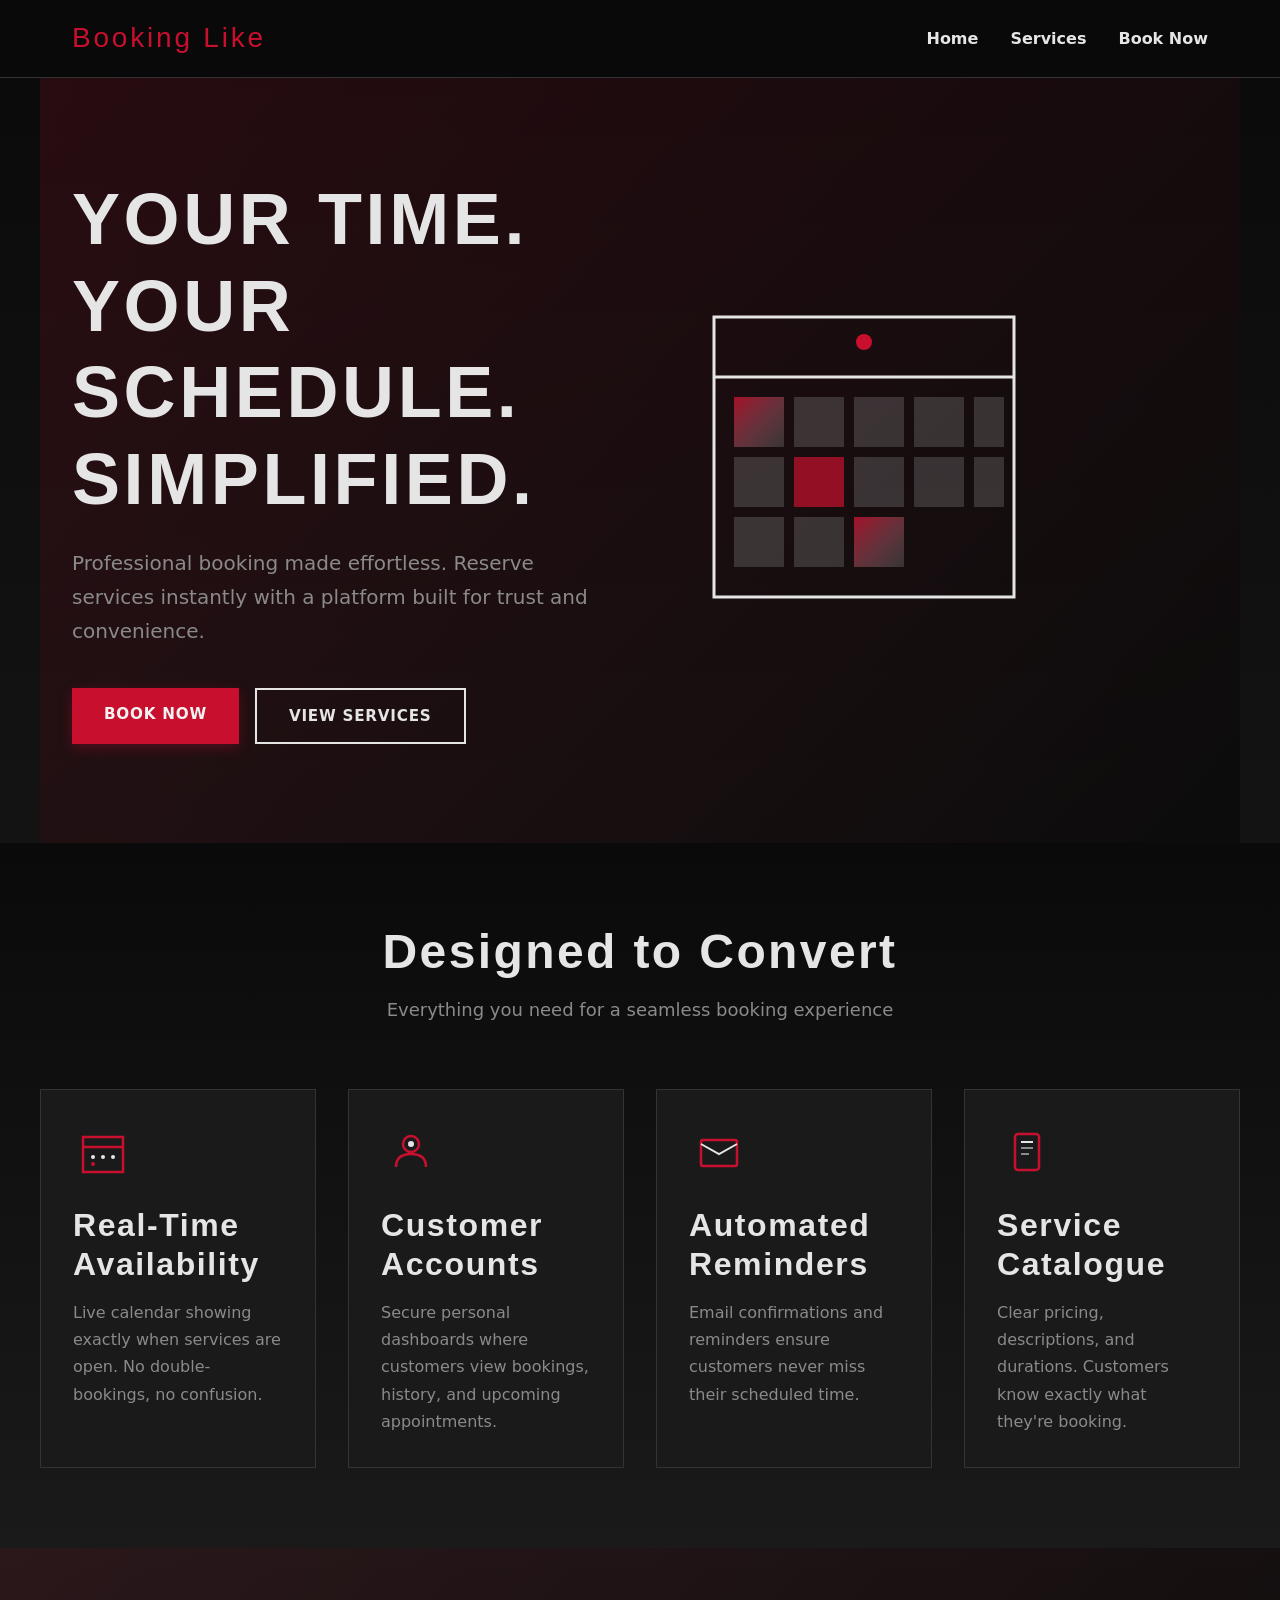
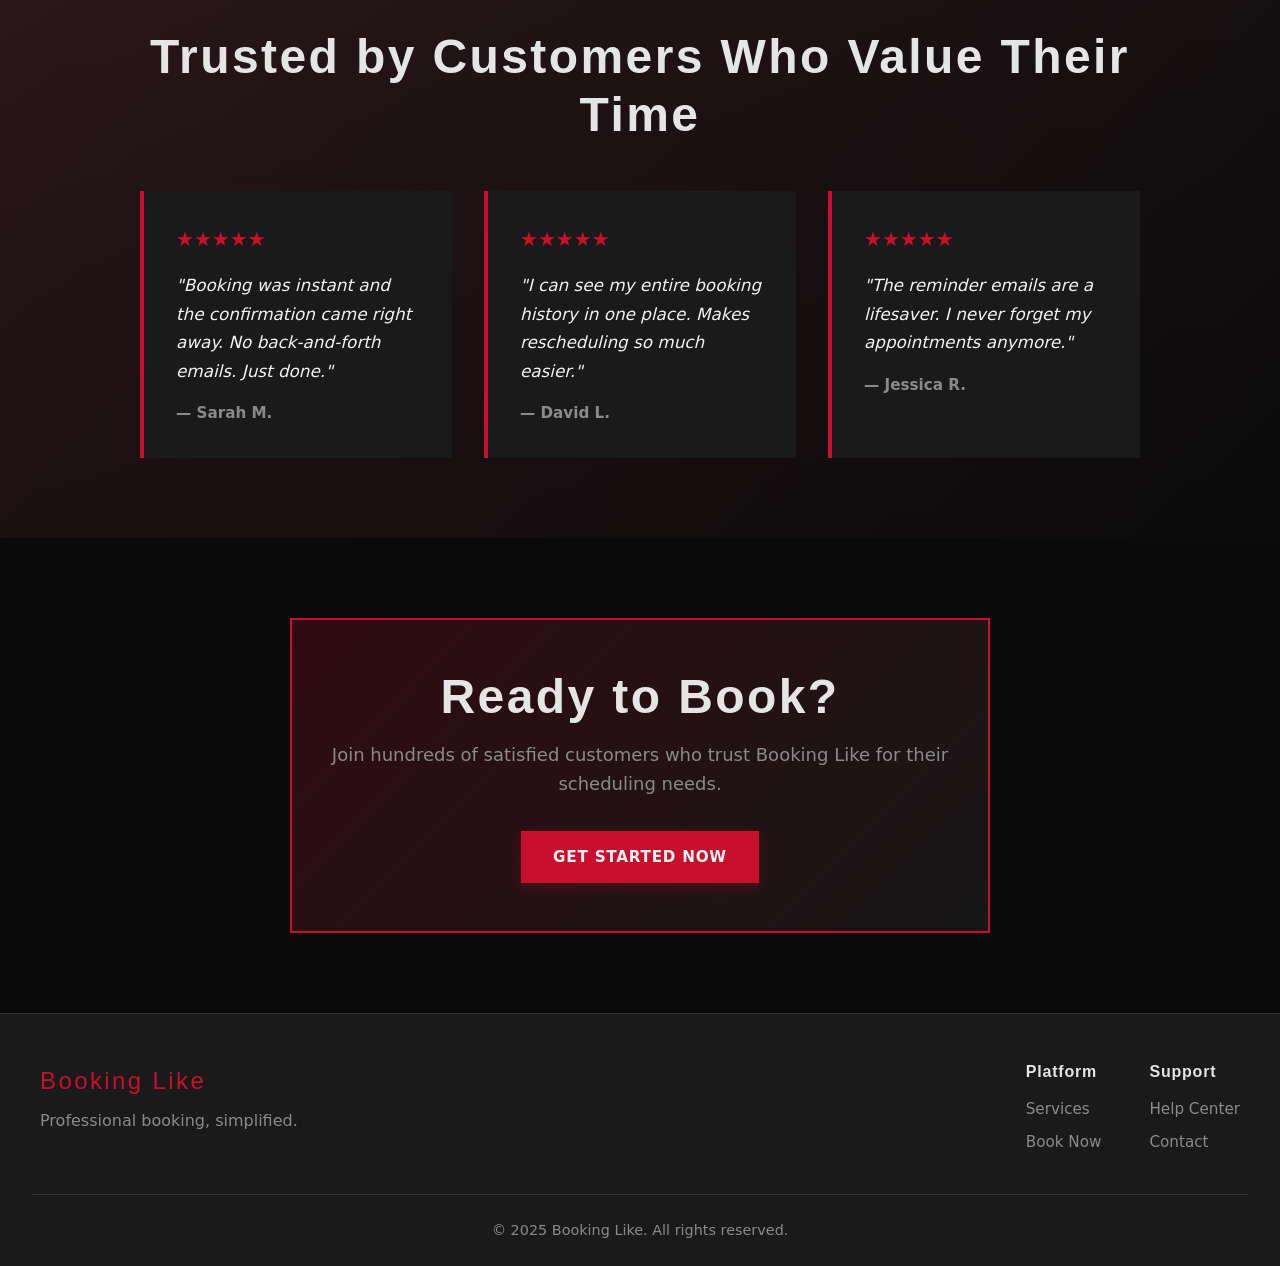
==== index.html @ bf28bd79 "Initial build by Idea to Life" ====
<!DOCTYPE html>
<html lang="en">
<head>
<meta charset="UTF-8">
<meta name="viewport" content="width=device-width, initial-scale=1.0">
<title>Booking Like – Professional Online Booking</title>
<link rel="stylesheet" href="styles.css">
</head>
<body>
<nav class="navbar">
<div class="nav-container">
<a href="index.html" class="logo">Booking Like</a>
<div class="nav-links">
<a href="index.html">Home</a>
<a href="services.html">Services</a>
<a href="book-now.html">Book Now</a>
</div>
</div>
</nav>
<main>
<section class="hero">
<div class="hero-content">
<h1>Your Time.<br>Your Schedule.<br>Simplified.</h1>
<p class="hero-subtitle">Professional booking made effortless. Reserve services instantly with a platform built for trust and convenience.</p>
<div class="hero-cta">
<a href="book-now.html" class="btn btn-primary">Book Now</a>
<a href="services.html" class="btn btn-secondary">View Services</a>
</div>
</div>
<div class="hero-visual">
<svg viewBox="0 0 400 400" xmlns="http://www.w3.org/2000/svg">
<defs>
<linearGradient id="calGrad" x1="0%" y1="0%" x2="100%" y2="100%">
<stop offset="0%" style="stop-color:#c8102e;stop-opacity:0.8"/>
<stop offset="100%" style="stop-color:#8a8a8a;stop-opacity:0.3"/>
</linearGradient>
</defs>
<rect x="50" y="60" width="300" height="280" fill="none" stroke="#e5e5e5" stroke-width="3"/>
<line x1="50" y1="120" x2="350" y2="120" stroke="#e5e5e5" stroke-width="3"/>
<rect x="70" y="140" width="50" height="50" fill="url(#calGrad)"/>
<rect x="130" y="140" width="50" height="50" fill="#8a8a8a" opacity="0.3"/>
<rect x="190" y="140" width="50" height="50" fill="#8a8a8a" opacity="0.3"/>
<rect x="250" y="140" width="50" height="50" fill="#8a8a8a" opacity="0.3"/>
<rect x="310" y="140" width="30" height="50" fill="#8a8a8a" opacity="0.3"/>
<rect x="70" y="200" width="50" height="50" fill="#8a8a8a" opacity="0.3"/>
<rect x="130" y="200" width="50" height="50" fill="#c8102e" opacity="0.7"/>
<rect x="190" y="200" width="50" height="50" fill="#8a8a8a" opacity="0.3"/>
<rect x="250" y="200" width="50" height="50" fill="#8a8a8a" opacity="0.3"/>
<rect x="310" y="200" width="30" height="50" fill="#8a8a8a" opacity="0.3"/>
<rect x="70" y="260" width="50" height="50" fill="#8a8a8a" opacity="0.3"/>
<rect x="130" y="260" width="50" height="50" fill="#8a8a8a" opacity="0.3"/>
<rect x="190" y="260" width="50" height="50" fill="url(#calGrad)"/>
<circle cx="200" cy="85" r="8" fill="#c8102e"/>
</svg>
</div>
</section>
<section class="features">
<div class="section-header">
<h2>Designed to Convert</h2>
<p>Everything you need for a seamless booking experience</p>
</div>
<div class="feature-grid">
<div class="feature-card">
<div class="feature-icon">
<svg viewBox="0 0 60 60" xmlns="http://www.w3.org/2000/svg">
<rect x="10" y="15" width="40" height="35" fill="none" stroke="#c8102e" stroke-width="2.5"/>
<line x1="10" y1="25" x2="50" y2="25" stroke="#c8102e" stroke-width="2.5"/>
<circle cx="20" cy="35" r="2" fill="#e5e5e5"/>
<circle cx="30" cy="35" r="2" fill="#e5e5e5"/>
<circle cx="40" cy="35" r="2" fill="#e5e5e5"/>
<circle cx="20" cy="42" r="2" fill="#c8102e"/>
</svg>
</div>
<h3>Real-Time Availability</h3>
<p>Live calendar showing exactly when services are open. No double-bookings, no confusion.</p>
</div>
<div class="feature-card">
<div class="feature-icon">
<svg viewBox="0 0 60 60" xmlns="http://www.w3.org/2000/svg">
<circle cx="30" cy="22" r="8" fill="none" stroke="#c8102e" stroke-width="2.5"/>
<path d="M15 45 Q15 32 30 32 Q45 32 45 45" fill="none" stroke="#c8102e" stroke-width="2.5"/>
<circle cx="30" cy="22" r="3" fill="#e5e5e5"/>
</svg>
</div>
<h3>Customer Accounts</h3>
<p>Secure personal dashboards where customers view bookings, history, and upcoming appointments.</p>
</div>
<div class="feature-card">
<div class="feature-icon">
<svg viewBox="0 0 60 60" xmlns="http://www.w3.org/2000/svg">
<rect x="12" y="18" width="36" height="26" rx="2" fill="none" stroke="#c8102e" stroke-width="2.5"/>
<polyline points="12,22 30,32 48,22" fill="none" stroke="#e5e5e5" stroke-width="2"/>
</svg>
</div>
<h3>Automated Reminders</h3>
<p>Email confirmations and reminders ensure customers never miss their scheduled time.</p>
</div>
<div class="feature-card">
<div class="feature-icon">
<svg viewBox="0 0 60 60" xmlns="http://www.w3.org/2000/svg">
<rect x="18" y="12" width="24" height="36" rx="3" fill="none" stroke="#c8102e" stroke-width="2.5"/>
<line x1="24" y1="20" x2="36" y2="20" stroke="#e5e5e5" stroke-width="2"/>
<line x1="24" y1="26" x2="36" y2="26" stroke="#8a8a8a" stroke-width="2"/>
<line x1="24" y1="32" x2="32" y2="32" stroke="#8a8a8a" stroke-width="2"/>
</svg>
</div>
<h3>Service Catalogue</h3>
<p>Clear pricing, descriptions, and durations. Customers know exactly what they're booking.</p>
</div>
</div>
</section>
<section class="social-proof">
<div class="proof-content">
<h2>Trusted by Customers Who Value Their Time</h2>
<div class="testimonial-grid">
<div class="testimonial">
<div class="stars">★★★★★</div>
<p>"Booking was instant and the confirmation came right away. No back-and-forth emails. Just done."</p>
<div class="author">— Sarah M.</div>
</div>
<div class="testimonial">
<div class="stars">★★★★★</div>
<p>"I can see my entire booking history in one place. Makes rescheduling so much easier."</p>
<div class="author">— David L.</div>
</div>
<div class="testimonial">
<div class="stars">★★★★★</div>
<p>"The reminder emails are a lifesaver. I never forget my appointments anymore."</p>
<div class="author">— Jessica R.</div>
</div>
</div>
</div>
</section>
<section class="cta-final">
<div class="cta-box">
<h2>Ready to Book?</h2>
<p>Join hundreds of satisfied customers who trust Booking Like for their scheduling needs.</p>
<a href="book-now.html" class="btn btn-primary">Get Started Now</a>
</div>
</section>
</main>
<footer class="footer">
<div class="footer-content">
<div class="footer-brand">
<div class="logo">Booking Like</div>
<p>Professional booking, simplified.</p>
</div>
<div class="footer-links">
<div class="footer-col">
<h4>Platform</h4>
<a href="services.html">Services</a>
<a href="book-now.html">Book Now</a>
</div>
<div class="footer-col">
<h4>Support</h4>
<a href="#">Help Center</a>
<a href="#">Contact</a>
</div>
</div>
</div>
<div class="footer-bottom">
<p>&copy; 2025 Booking Like. All rights reserved.</p>
</div>
</footer>
<script src="script.js"></script>
</body>
</html>
---- styles.css ----
:root {
--primary: #e5e5e5;
--secondary: #8a8a8a;
--accent: #c8102e;
--background: #0a0a0a;
--foreground: #f2f2f2;
--surface: #1a1a1a;
--surface-light: #2a2a2a;
--border: #333;
--shadow: rgba(200, 16, 46, 0.3);
}

* {
margin: 0;
padding: 0;
box-sizing: border-box;
}

html {
font-size: 16px;
}

body {
font-family: "Source Sans 3", "Segoe UI", system-ui, -apple-system, sans-serif;
background: var(--background);
background-image: linear-gradient(180deg, #0a0a0a 0%, #1a1a1a 50%, #0a0a0a 100%);
color: var(--foreground);
line-height: 1.6;
min-height: 100vh;
}

h1, h2, h3, h4, h5, h6 {
font-family: "Bebas Neue", "Impact", "Arial Black", sans-serif;
letter-spacing: 0.05em;
line-height: 1.2;
color: var(--primary);
}

h1 { font-size: clamp(2.5rem, 6vw, 4.5rem); }
h2 { font-size: clamp(2rem, 4vw, 3rem); }
h3 { font-size: clamp(1.5rem, 3vw, 2rem); }
h4 { font-size: 1.25rem; }

a {
color: var(--accent);
text-decoration: none;
transition: color 0.3s ease;
}

a:hover {
color: var(--primary);
}

.navbar {
background: rgba(10, 10, 10, 0.95);
backdrop-filter: blur(10px);
border-bottom: 1px solid var(--border);
position: sticky;
top: 0;
z-index: 100;
}

.nav-container {
max-width: 1200px;
margin: 0 auto;
padding: 1rem 2rem;
display: flex;
justify-content: space-between;
align-items: center;
}

.logo {
font-family: "Bebas Neue", sans-serif;
font-size: 1.75rem;
letter-spacing: 0.1em;
color: var(--accent);
}

.logo:hover {
color: var(--primary);
}

.nav-links {
display: flex;
gap: 2rem;
}

.nav-links a {
color: var(--primary);
font-weight: 600;
position: relative;
}

.nav-links a::after {
content: '';
position: absolute;
bottom: -4px;
left: 0;
width: 0;
height: 2px;
background: var(--accent);
transition: width 0.3s ease;
}

.nav-links a:hover::after {
width: 100%;
}

.hero {
min-height: 85vh;
display: grid;
grid-template-columns: 1fr 1fr;
gap: 3rem;
align-items: center;
padding: 4rem 2rem;
max-width: 1200px;
margin: 0 auto;
background: linear-gradient(135deg, rgba(200, 16, 46, 0.15) 0%, rgba(10, 10, 10, 0.8) 100%);
}

.hero-content h1 {
margin-bottom: 1.5rem;
text-transform: uppercase;
}

.hero-subtitle {
font-size: 1.25rem;
color: var(--secondary);
margin-bottom: 2.5rem;
max-width: 540px;
line-height: 1.7;
}

.hero-cta {
display: flex;
gap: 1rem;
flex-wrap: wrap;
}

.hero-visual svg {
width: 100%;
max-width: 400px;
height: auto;
}

.btn {
display: inline-block;
padding: 0.875rem 2rem;
font-weight: 700;
text-transform: uppercase;
letter-spacing: 0.05em;
transition: all 0.3s ease;
cursor: pointer;
border: none;
font-size: 0.95rem;
font-family: inherit;
}

.btn-primary {
background: var(--accent);
color: var(--foreground);
box-shadow: 0 4px 12px var(--shadow);
}

.btn-primary:hover {
background: #a00d25;
box-shadow: 0 6px 20px var(--shadow);
transform: translateY(-2px);
}

.btn-secondary {
background: transparent;
color: var(--primary);
border: 2px solid var(--primary);
}

.btn-secondary:hover {
background: var(--primary);
color: var(--background);
}

.btn-accent {
background: var(--surface-light);
color: var(--accent);
border: 2px solid var(--accent);
}

.btn-accent:hover {
background: var(--accent);
color: var(--foreground);
}

.btn-block {
width: 100%;
}

section {
padding: 5rem 2rem;
}

.section-header {
text-align: center;
max-width: 700px;
margin: 0 auto 4rem;
}

.section-header p {
font-size: 1.125rem;
color: var(--secondary);
margin-top: 1rem;
}

.features {
background: linear-gradient(180deg, #0a0a0a 0%, #1a1a1a 100%);
}

.feature-grid {
display: grid;
grid-template-columns: repeat(auto-fit, minmax(260px, 1fr));
gap: 2rem;
max-width: 1200px;
margin: 0 auto;
}

.feature-card {
background: var(--surface);
border: 1px solid var(--border);
padding: 2rem;
transition: all 0.3s ease;
}

.feature-card:hover {
border-color: var(--accent);
transform: translateY(-4px);
box-shadow: 0 8px 24px rgba(200, 16, 46, 0.2);
}

.feature-icon {
width: 60px;
height: 60px;
margin-bottom: 1.5rem;
}

.feature-icon svg {
width: 100%;
height: 100%;
}

.feature-card h3 {
margin-bottom: 1rem;
color: var(--primary);
}

.feature-card p {
color: var(--secondary);
line-height: 1.7;
}

.social-proof {
background: linear-gradient(135deg, rgba(200, 16, 46, 0.1) 0%, rgba(10, 10, 10, 0.9) 100%);
}

.proof-content {
max-width: 1000px;
margin: 0 auto;
text-align: center;
}

.proof-content h2 {
margin-bottom: 3rem;
}

.testimonial-grid {
display: grid;
grid-template-columns: repeat(auto-fit, minmax(280px, 1fr));
gap: 2rem;
margin-top: 3rem;
}

.testimonial {
background: var(--surface);
border-left: 4px solid var(--accent);
padding: 2rem;
text-align: left;
}

.stars {
color: var(--accent);
font-size: 1.25rem;
margin-bottom: 1rem;
}

.testimonial p {
font-size: 1.05rem;
line-height: 1.7;
margin-bottom: 1rem;
color: var(--foreground);
font-style: italic;
}

.author {
color: var(--secondary);
font-size: 0.95rem;
font-weight: 600;
}

.cta-final, .cta-section {
background: var(--background);
text-align: center;
}

.cta-box {
background: linear-gradient(135deg, rgba(200, 16, 46, 0.2) 0%, rgba(26, 26, 26, 0.8) 100%);
border: 2px solid var(--accent);
padding: 3rem 2rem;
max-width: 700px;
margin: 0 auto;
}

.cta-box h2 {
margin-bottom: 1rem;
}

.cta-box p {
font-size: 1.125rem;
color: var(--secondary);
margin-bottom: 2rem;
}

.footer {
background: var(--surface);
border-top: 1px solid var(--border);
padding: 3rem 2rem 1.5rem;
}

.footer-content {
max-width: 1200px;
margin: 0 auto;
display: grid;
grid-template-columns: 1fr 1fr;
gap: 3rem;
margin-bottom: 2rem;
}

.footer-brand .logo {
font-size: 1.5rem;
margin-bottom: 0.5rem;
display: block;
}

.footer-brand p {
color: var(--secondary);
}

.footer-links {
display: flex;
gap: 3rem;
justify-content: flex-end;
}

.footer-col h4 {
color: var(--primary);
margin-bottom: 1rem;
font-size: 1rem;
}

.footer-col a {
display: block;
color: var(--secondary);
margin-bottom: 0.5rem;
font-size: 0.95rem;
}

.footer-col a:hover {
color: var(--accent);
}

.footer-bottom {
border-top: 1px solid var(--border);
padding-top: 1.5rem;
text-align: center;
color: var(--secondary);
font-size: 0.9rem;
}

.page-hero {
text-align: center;
padding: 4rem 2rem 3rem;
background: linear-gradient(135deg, rgba(200, 16, 46, 0.15) 0%, rgba(10, 10, 10, 0.9) 100%);
}

.page-hero h1 {
margin-bottom: 1rem;
}

.page-hero p {
font-size: 1.125rem;
color: var(--secondary);
max-width: 600px;
margin: 0 auto;
}

.services-list {
max-width: 900px;
margin: 0 auto;
padding: 3rem 2rem;
}

.service-item {
background: var(--surface);
border: 1px solid var(--border);
padding: 2rem;
margin-bottom: 1.5rem;
display: flex;
justify-content: space-between;
align-items: center;
gap: 2rem;
transition: all 0.3s ease;
}

.service-item:hover {
border-color: var(--accent);
box-shadow: 0 4px 16px rgba(200, 16, 46, 0.2);
}

.service-info h3 {
margin-bottom: 0.75rem;
}

.service-info p {
color: var(--secondary);
margin-bottom: 1rem;
line-height: 1.6;
}

.service-meta {
display: flex;
gap: 2rem;
font-size: 0.95rem;
}

.duration {
color: var(--secondary);
}

.price {
color: var(--accent);
font-weight: 700;
font-size: 1.25rem;
}

.booking-section {
padding: 3rem 2rem 5rem;
}

.booking-container {
max-width: 1100px;
margin: 0 auto;
display: grid;
grid-template-columns: 2fr 1fr;
gap: 3rem;
}

.booking-form {
background: var(--surface);
border: 1px solid var(--border);
padding: 2.5rem;
}

.form-notice {
background: rgba(200, 16, 46, 0.15);
border-left: 4px solid var(--accent);
padding: 1rem;
margin-bottom: 2rem;
color: var(--foreground);
font-size: 0.95rem;
}

.form-group {
margin-bottom: 1.5rem;
}

.form-group label {
display: block;
margin-bottom: 0.5rem;
color: var(--primary);
font-weight: 600;
}

.form-group input,
.form-group select,
.form-group textarea {
width: 100%;
padding: 0.75rem;
background: var(--background);
border: 1px solid var(--border);
color: var(--foreground);
font-family: inherit;
font-size: 1rem;
transition: border-color 0.3s ease;
}

.form-group input:focus,
.form-group select:focus,
.form-group textarea:focus {
outline: none;
border-color: var(--accent);
}

.form-group textarea {
resize: vertical;
}

.booking-sidebar {
display: flex;
flex-direction: column;
gap: 1.5rem;
}

.info-card {
background: var(--surface);
border: 1px solid var(--border);
padding: 1.75rem;
}

.info-card h3 {
margin-bottom: 1rem;
font-size: 1.25rem;
}

.info-card p {
color: var(--secondary);
line-height: 1.6;
}

.process-list {
list-style: none;
counter-reset: step;
}

.process-list li {
counter-increment: step;
margin-bottom: 1rem;
color: var(--secondary);
padding-left: 2rem;
position: relative;
}

.process-list li::before {
content: counter(step);
position: absolute;
left: 0;
top: 0;
background: var(--accent);
color: var(--foreground);
width: 24px;
height: 24px;
border-radius: 50%;
display: flex;
align-items: center;
justify-content: center;
font-size: 0.85rem;
font-weight: 700;
}

@media (max-width: 768px) {
.hero {
grid-template-columns: 1fr;
text-align: center;
padding: 3rem 1.5rem;
}

.hero-visual {
display: none;
}

.hero-cta {
justify-content: center;
}

.nav-links {
gap: 1rem;
}

.footer-content {
grid-template-columns: 1fr;
text-align: center;
}

.footer-links {
justify-content: center;
}

.service-item {
flex-direction: column;
align-items: flex-start;
}

.booking-container {
grid-template-columns: 1fr;
}

section {
padding: 3rem 1.5rem;
}
}
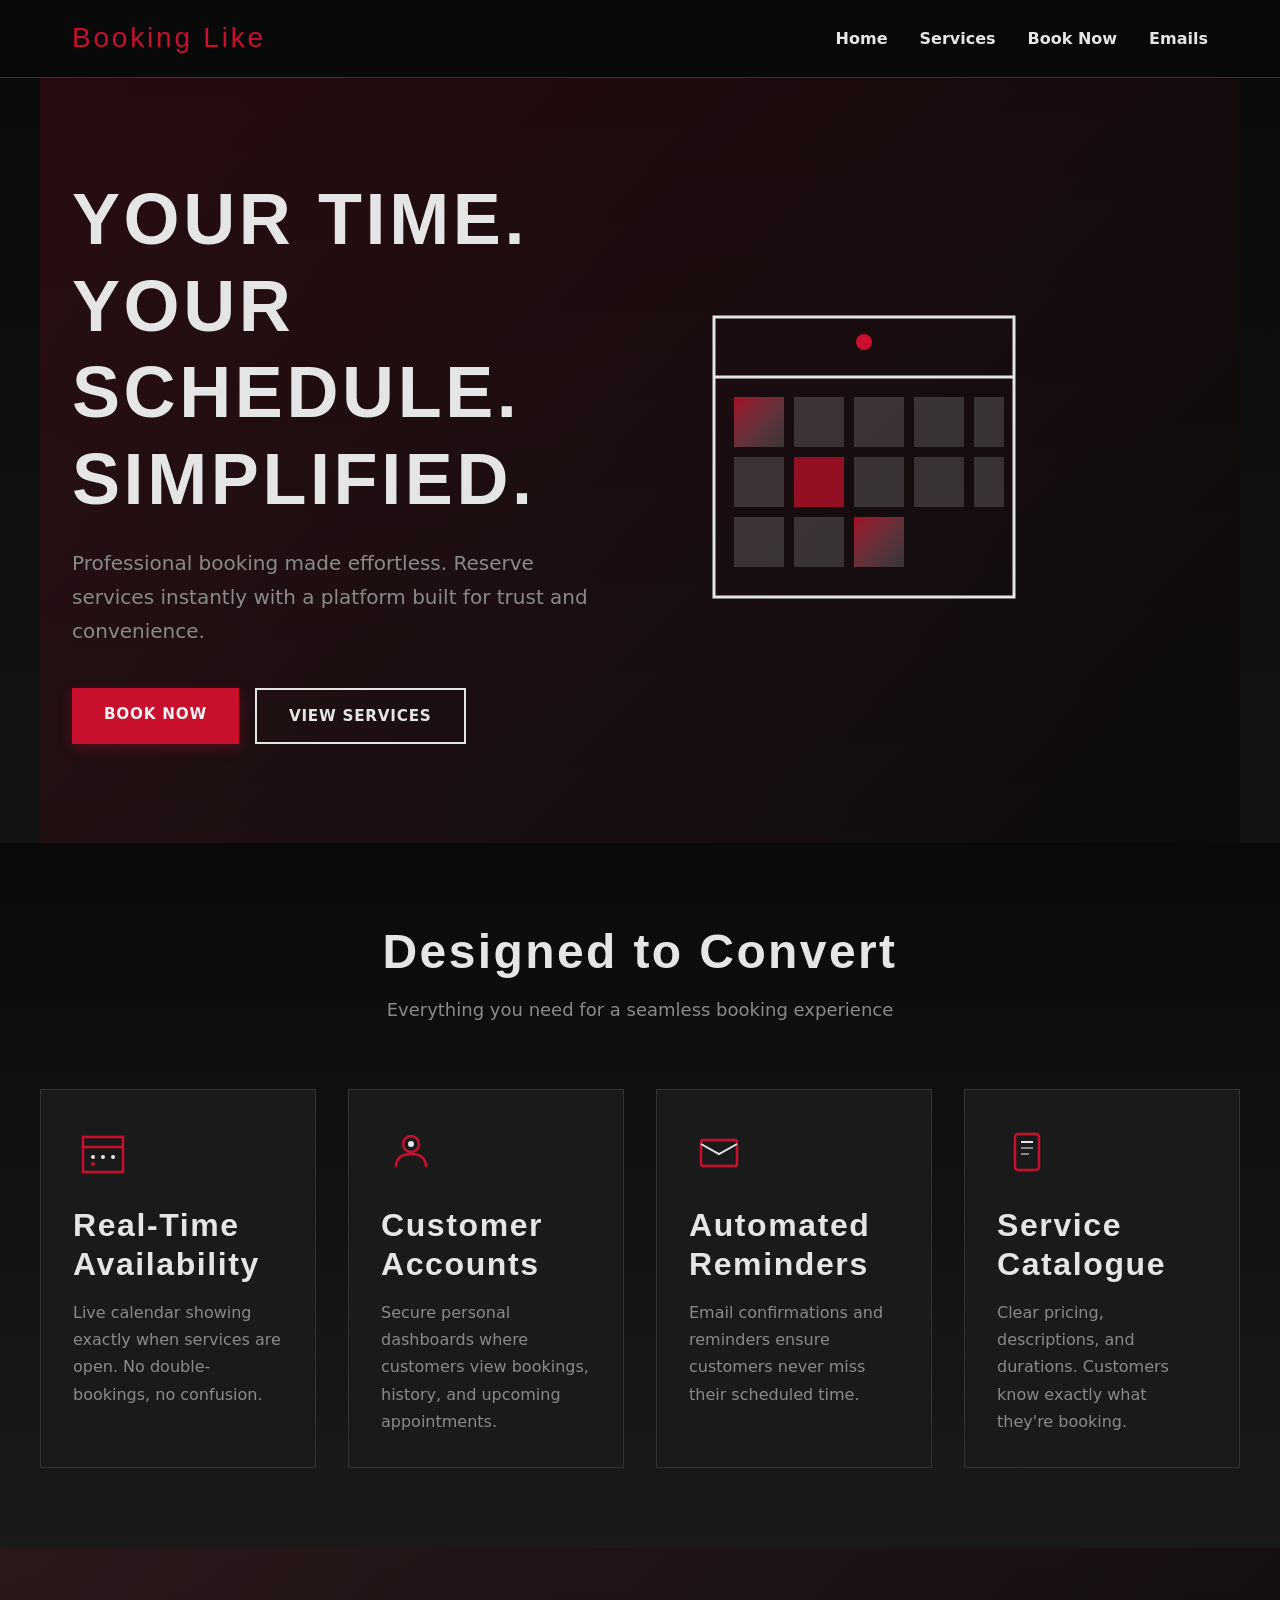
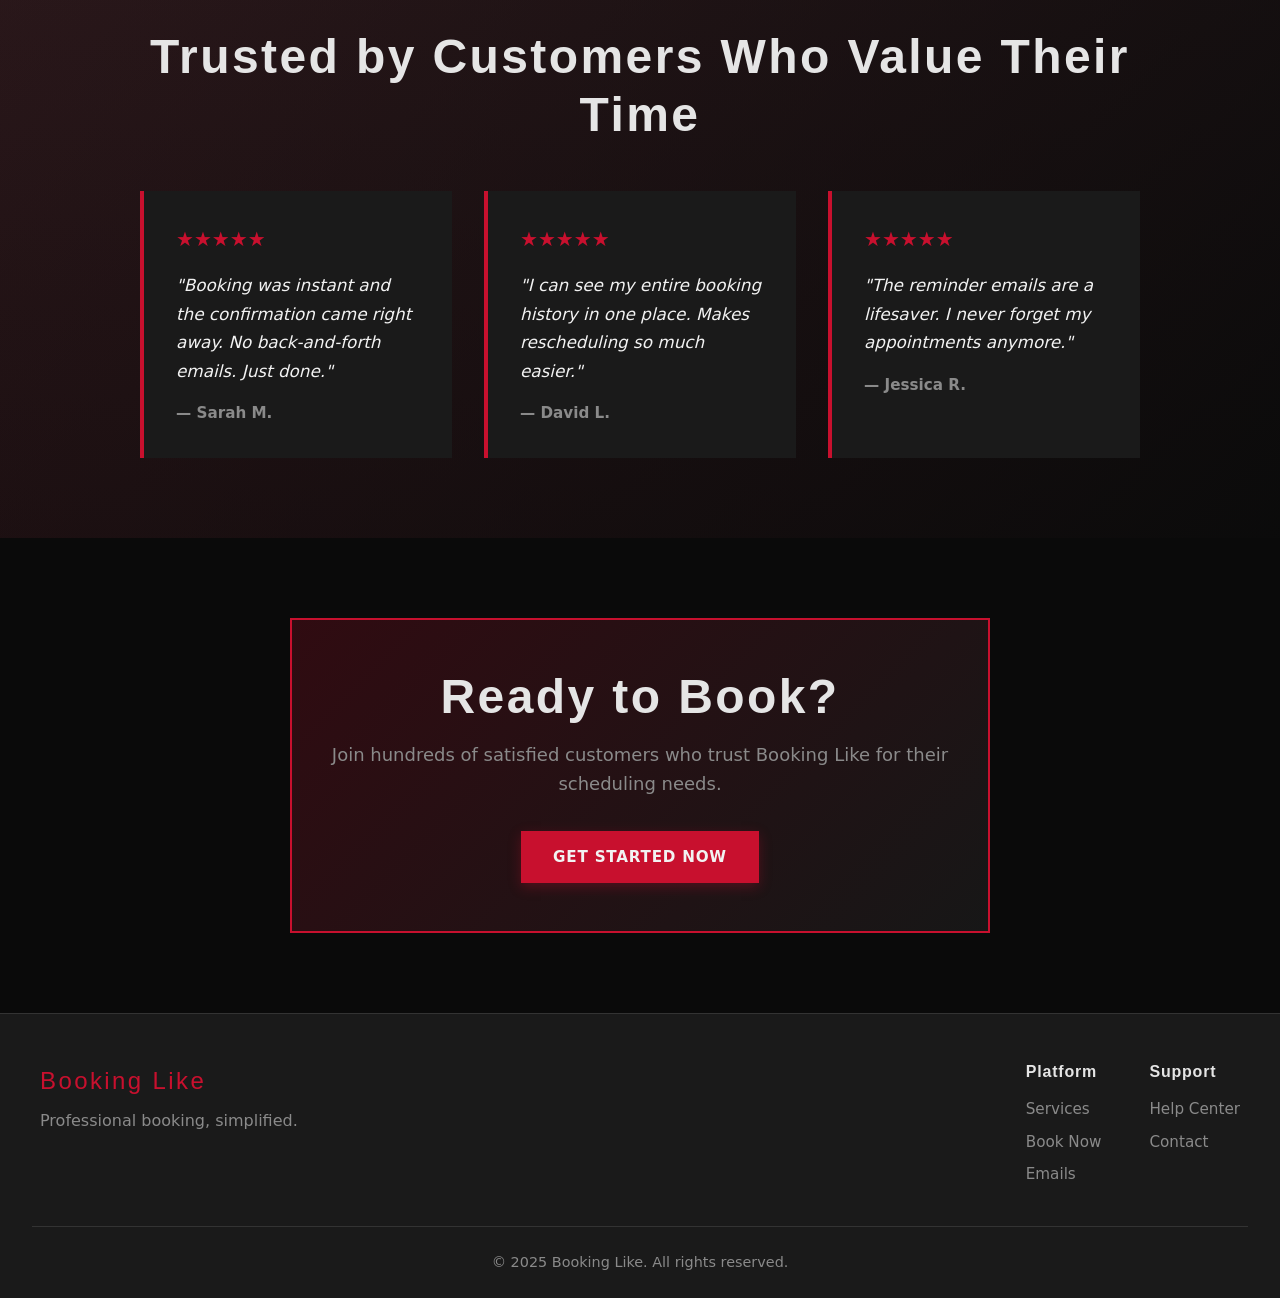
==== commit 48b29c49: "Change: Add failed-payment recovery emails. Payment flows exist but… (Idea to Life)" ====
--- a/index.html
+++ b/index.html
@@ -14,6 +14,7 @@
 <a href="index.html">Home</a>
 <a href="services.html">Services</a>
 <a href="book-now.html">Book Now</a>
+<a href="emails.html">Emails</a>
 </div>
 </div>
 </nav>
@@ -150,6 +151,7 @@
 <h4>Platform</h4>
 <a href="services.html">Services</a>
 <a href="book-now.html">Book Now</a>
+<a href="emails.html">Emails</a>
 </div>
 <div class="footer-col">
 <h4>Support</h4>
--- a/styles.css
+++ b/styles.css
@@ -563,6 +563,133 @@
 font-weight: 700;
 }
 
+.email-templates {
+background: var(--background);
+padding: 3rem 2rem;
+}
+
+.template-container {
+max-width: 900px;
+margin: 0 auto;
+display: flex;
+flex-direction: column;
+gap: 2.5rem;
+}
+
+.template-card {
+background: var(--surface);
+border: 1px solid var(--border);
+padding: 2rem;
+}
+
+.template-card h3 {
+margin-bottom: 1rem;
+color: var(--accent);
+}
+
+.template-meta {
+display: flex;
+gap: 2rem;
+margin-bottom: 1.5rem;
+flex-wrap: wrap;
+}
+
+.template-meta span {
+font-size: 0.9rem;
+color: var(--secondary);
+}
+
+.timing {
+font-weight: 600;
+}
+
+.template-preview {
+background: var(--background);
+border: 1px solid var(--border);
+padding: 1.5rem;
+margin-top: 1rem;
+}
+
+.email-subject {
+font-weight: 700;
+color: var(--primary);
+margin-bottom: 1rem;
+padding-bottom: 0.75rem;
+border-bottom: 1px solid var(--border);
+}
+
+.email-body {
+color: var(--foreground);
+line-height: 1.7;
+}
+
+.email-body p {
+margin-bottom: 1rem;
+}
+
+.email-body ul {
+margin: 1rem 0 1rem 1.5rem;
+color: var(--secondary);
+}
+
+.email-body ul li {
+margin-bottom: 0.5rem;
+}
+
+.email-cta {
+display: inline-block;
+background: var(--accent);
+color: var(--foreground);
+padding: 0.75rem 1.5rem;
+margin: 1rem 0;
+font-weight: 700;
+text-transform: uppercase;
+letter-spacing: 0.05em;
+font-size: 0.9rem;
+}
+
+.email-cta:hover {
+background: #a00d25;
+}
+
+.implementation-notes {
+background: linear-gradient(135deg, rgba(200, 16, 46, 0.1) 0%, rgba(10, 10, 10, 0.9) 100%);
+padding: 4rem 2rem;
+}
+
+.notes-container {
+max-width: 900px;
+margin: 0 auto;
+}
+
+.notes-container h2 {
+text-align: center;
+margin-bottom: 3rem;
+}
+
+.note-card {
+background: var(--surface);
+border-left: 4px solid var(--accent);
+padding: 2rem;
+margin-bottom: 2rem;
+}
+
+.note-card h4 {
+color: var(--primary);
+margin-bottom: 1rem;
+}
+
+.note-card ul {
+list-style: disc;
+margin-left: 1.5rem;
+color: var(--secondary);
+}
+
+.note-card ul li {
+margin-bottom: 0.75rem;
+line-height: 1.6;
+}
+
 @media (max-width: 768px) {
 .hero {
 grid-template-columns: 1fr;
@@ -580,6 +707,7 @@
 
 .nav-links {
 gap: 1rem;
+font-size: 0.9rem;
 }
 
 .footer-content {
@@ -600,6 +728,11 @@
 grid-template-columns: 1fr;
 }
 
+.template-meta {
+flex-direction: column;
+gap: 0.5rem;
+}
+
 section {
 padding: 3rem 1.5rem;
 }
